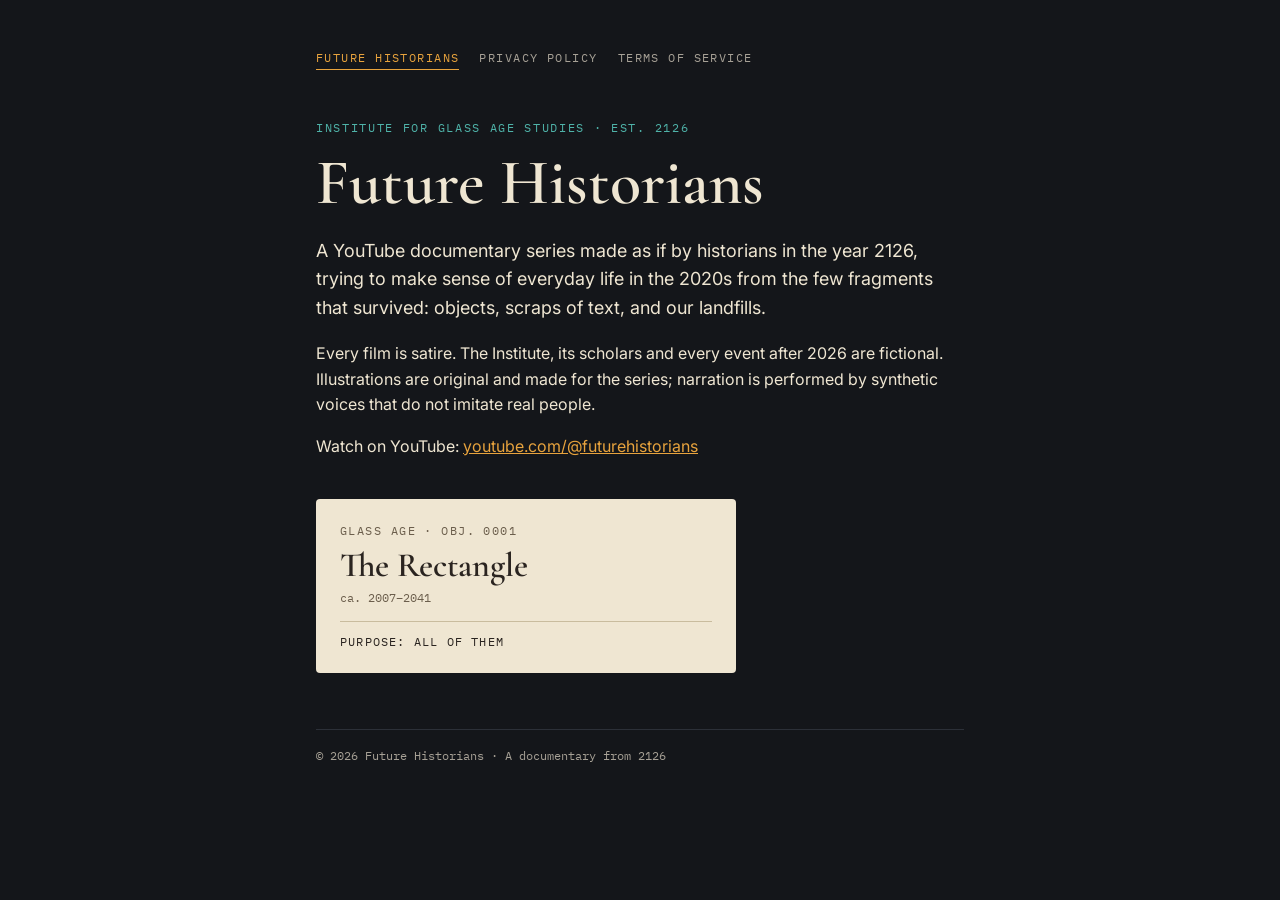
==== index.html @ 0719d13b "site: home, privacy policy, terms of service Co-Authored-By: Claude Opus 5.5 <noreply@anthropic.com>" ====
<!doctype html>
<html lang="en">
<head>
<meta charset="utf-8">
<meta name="viewport" content="width=device-width, initial-scale=1, viewport-fit=cover">
<title>Future Historians</title>
<meta name="description" content="Future Historians — a satirical documentary series from the year 2126.">
<link rel="preconnect" href="https://fonts.googleapis.com">
<link rel="stylesheet" href="https://fonts.googleapis.com/css2?family=Cormorant+Garamond:wght@500;600&family=IBM+Plex+Mono:wght@400;500&family=Inter:wght@400;500&display=swap">
<link rel="stylesheet" href="style.css">
</head>
<body>
<div class="wrap">
  <nav aria-label="Pages"><a href="" aria-current="page">Future Historians</a><a href="privacy/">Privacy Policy</a><a href="terms/">Terms of Service</a></nav>
  <main>
    <p class="eyebrow">Institute for Glass Age Studies · est. 2126</p>
    <h1>Future Historians</h1>
    <p class="lede">A YouTube documentary series made as if by historians in the year 2126, trying to make sense of everyday life in the 2020s from the few fragments that survived: objects, scraps of text, and our landfills.</p>
    <p>Every film is satire. The Institute, its scholars and every event after 2026 are fictional. Illustrations are original and made for the series; narration is performed by synthetic voices that do not imitate real people.</p>
    <p>Watch on YouTube: <a href="https://www.youtube.com/@futurehistorians" rel="noopener">youtube.com/@futurehistorians</a></p>
    <div class="placard" aria-label="Museum placard">
      <div class="cat">GLASS AGE · OBJ. 0001</div>
      <div class="name">The Rectangle</div>
      <div class="date">ca. 2007–2041</div>
      <div class="purpose">PURPOSE: ALL OF THEM</div>
    </div>
  </main>
  <footer>© 2026 Future Historians · A documentary from 2126</footer>
</div>
</body>
</html>
---- style.css ----
/* Layout: one narrow museum-placard column; three views (home, privacy, terms) switched by #hash */
:root {
  --bg: #14161A; --panel: #1C1F25; --ink: #EFE6D2; --muted: #A7A196; --amber: #E8A33D; --teal: #4FB3A9; --rule: #2C3038;
  --display: "Cormorant Garamond", Georgia, "Times New Roman", serif;
  --body: "Inter", system-ui, -apple-system, "Segoe UI", sans-serif;
  --mono: "IBM Plex Mono", ui-monospace, "SFMono-Regular", Menlo, monospace;
  color-scheme: dark;
}
html{background:var(--bg)}
*{box-sizing:border-box}
body{margin:0}
code{font-family:var(--mono);font-size:.9em}
body { background: var(--bg); color: var(--ink); font-family: var(--body); font-size: 16px; line-height: 1.6; }
.wrap { max-width: 680px; margin: 0 auto; padding-block: 48px 64px;
  padding-left: max(16px, env(safe-area-inset-left, 0px)); padding-right: max(16px, env(safe-area-inset-right, 0px)); }
nav { display: flex; flex-wrap: wrap; gap: 8px 20px; font-family: var(--mono); font-size: 12px; letter-spacing: .12em; text-transform: uppercase; margin-bottom: 48px; }
nav a { color: var(--muted); text-decoration: none; padding-bottom: 2px; border-bottom: 1px solid transparent; }
nav a[aria-current="page"] { color: var(--amber); border-bottom-color: var(--amber); }
nav a:focus-visible, a:focus-visible { outline: 2px solid var(--teal); outline-offset: 3px; }
.eyebrow { font-family: var(--mono); font-size: 12px; letter-spacing: .14em; text-transform: uppercase; color: var(--teal); margin: 0 0 12px; }
h1 { font-family: var(--display); font-weight: 600; font-size: clamp(40px, 9vw, 64px); line-height: 1.05; margin: 0 0 20px; text-wrap: balance; }
h2 { font-family: var(--display); font-weight: 600; font-size: 26px; margin: 36px 0 8px; text-wrap: balance; }
p, li { color: var(--ink); max-width: 65ch; }
.lede { font-size: 18px; color: var(--ink); }
.muted { color: var(--muted); font-size: 14px; }
a { color: var(--amber); }
.placard { margin-top: 40px; background: var(--ink); color: #2A2420; padding: 22px 24px; border-radius: 4px; max-width: 420px; }
.placard .cat { font-family: var(--mono); font-size: 12px; letter-spacing: .12em; color: #6B5E4C; }
.placard .name { font-family: var(--display); font-weight: 600; font-size: 34px; line-height: 1.1; margin: 6px 0 4px; color: #2A2420; }
.placard .date { font-family: var(--mono); font-size: 12px; color: #6B5E4C; }
.placard .purpose { font-family: var(--mono); font-size: 12px; letter-spacing: .1em; margin-top: 14px; padding-top: 10px; border-top: 1px solid #C9BC9E; color: #2A2420; }
footer { margin-top: 56px; padding-top: 16px; border-top: 1px solid var(--rule); font-family: var(--mono); font-size: 12px; color: var(--muted); }
ul { padding-left: 20px; }
@media (prefers-reduced-motion: no-preference) { section { animation: in .35s ease-out; } @keyframes in { from { opacity: .4 } to { opacity: 1 } } }
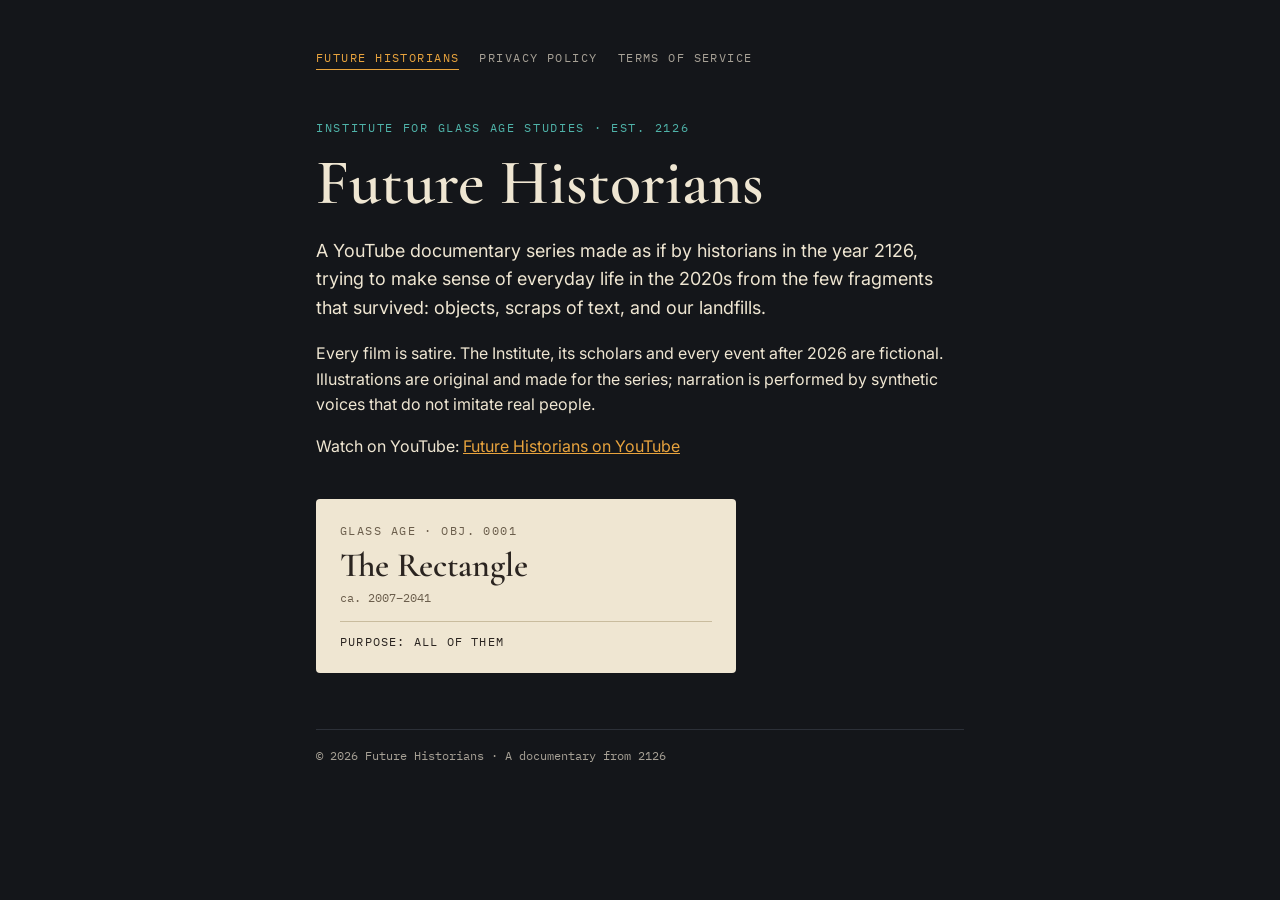
==== commit 30916281: "site: link to the channel by id Co-Authored-By: Claude Opus 5.5 <noreply@anthropic.com> Claude-Sessi" ====
--- a/index.html
+++ b/index.html
@@ -4,6 +4,7 @@
 <meta charset="utf-8">
 <meta name="viewport" content="width=device-width, initial-scale=1, viewport-fit=cover">
 <title>Future Historians</title>
+<meta name="google-site-verification" content="CT7aRUk9PBA_aJ0n-J1hKmNo-C4Pv-AOHs0Xupru29I">
 <meta name="description" content="Future Historians — a satirical documentary series from the year 2126.">
 <link rel="preconnect" href="https://fonts.googleapis.com">
 <link rel="stylesheet" href="https://fonts.googleapis.com/css2?family=Cormorant+Garamond:wght@500;600&family=IBM+Plex+Mono:wght@400;500&family=Inter:wght@400;500&display=swap">
@@ -17,7 +18,7 @@
     <h1>Future Historians</h1>
     <p class="lede">A YouTube documentary series made as if by historians in the year 2126, trying to make sense of everyday life in the 2020s from the few fragments that survived: objects, scraps of text, and our landfills.</p>
     <p>Every film is satire. The Institute, its scholars and every event after 2026 are fictional. Illustrations are original and made for the series; narration is performed by synthetic voices that do not imitate real people.</p>
-    <p>Watch on YouTube: <a href="https://www.youtube.com/@futurehistorians" rel="noopener">youtube.com/@futurehistorians</a></p>
+    <p>Watch on YouTube: <a href="https://www.youtube.com/channel/UCS2eMykO63ZwJSN_aLw93dg" rel="noopener">Future Historians on YouTube</a></p>
     <div class="placard" aria-label="Museum placard">
       <div class="cat">GLASS AGE · OBJ. 0001</div>
       <div class="name">The Rectangle</div>
